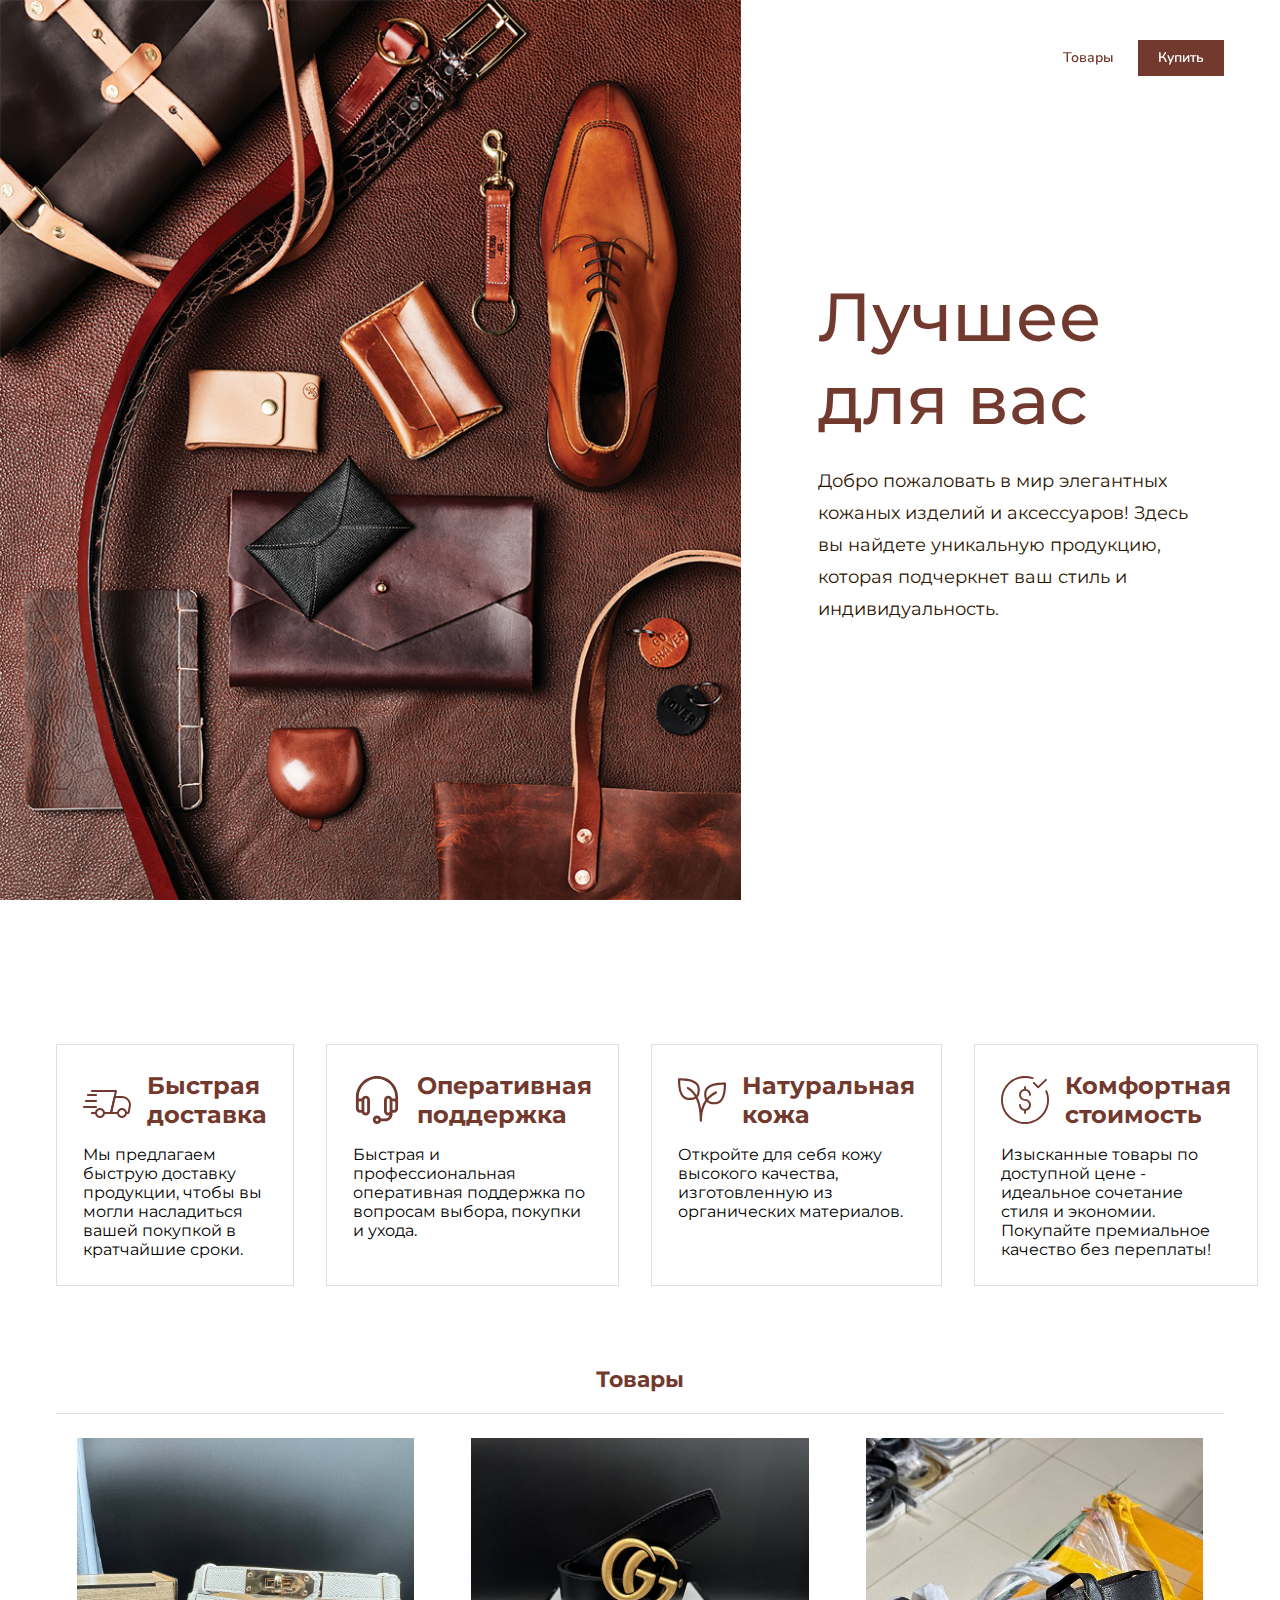
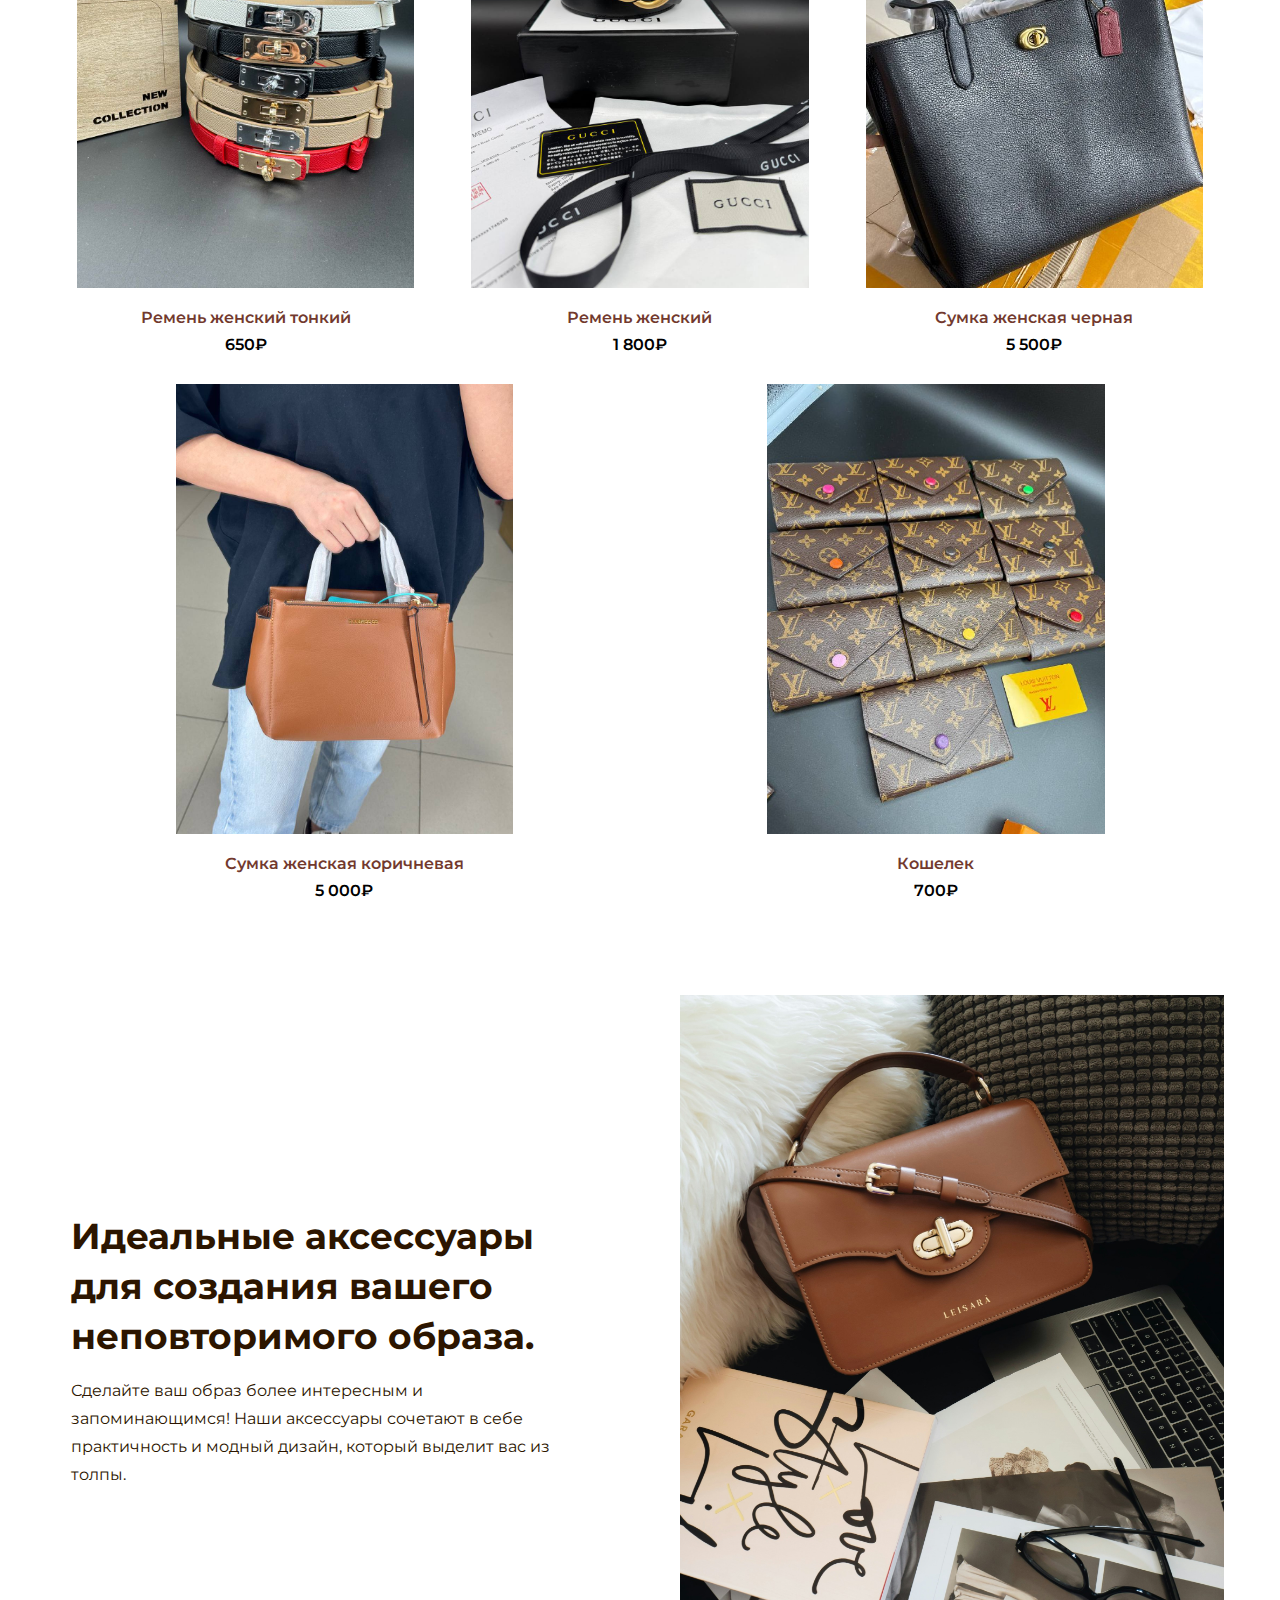
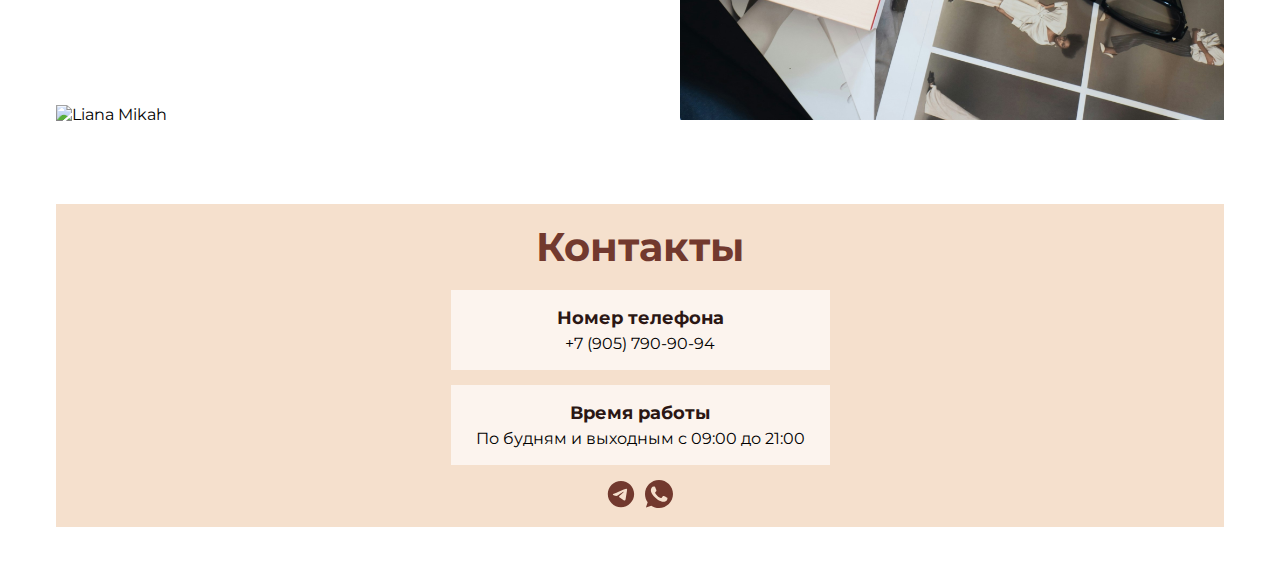
==== index.html @ 47e5eed8 "Update index.html" ====
<!DOCTYPE html>
<html lang="ru">
  <head>
    <meta name="description" content="Откройте для себя стильные аксессуары для девушек: ремни, сумки и кошельки с быстрой доставкой по всей России.">
    <meta
    name="keywords"
    content="купить ремень, купить сумку, купить кошелек, быстрая доставка, аксессуары для девушек, лучшее для вас, Лучшее для вас, лучшее для вас аксессуары, лучшее для вас аксессуары для девушек"
  >
    <meta charset="UTF-8" />
    <meta name="viewport" content="width=device-width, initial-scale=1.0" />
    <meta name="format-detection" content="telephone=no">
    <link rel="stylesheet" href="style.css" />
    <link rel="shortcut icon" href="img/svg/favicon.svg" type="image/x-icon" />
    <title>Купить ремни, сумки и кошельки для девушек с быстрой доставкой по России - Лучшее для вас</title>
  </head>

  <body>
    <div class="header-wrapper">
      <div class="wrapper">
        <div class="header">
            <img src="img/svg/header_logo.svg" class="header-logo-img" alt="logo" />
          <div class="header-items">
            <!-- <div class="header-items-svg-wrap">
              <img
                src="img/svg/header_search.svg"
                class="header-item-svg"
                alt="search"
              />
              <img
                src="img/svg/header_shopping-cart.svg"
                class="header-item-svg"
                alt="shopping cart"
              />
            </div> -->
            <div class="header-items-autorize">
              <a class="sign-up light" href="#section-3">Товары</a>
              <a class="sign-in green" href="#section-5">Купить</a>
            </div>
          </div>
        </div>
      </div>
    </div>

    <div class="top-section-wrapper">
      <div class="top-section">
        <div class="top-section-img-wrap">
          <img
            src="img/new-photos/top_section_main.jpg"
            class="top-section-img"
            alt="plant"
          />
        </div>

        <div class="top-section-main">
          <h1 class="top-section-main-title">Лучшее для вас</h1>

          <p class="top-section-main-text">
            Добро пожаловать в мир элегантных кожаных изделий и аксессуаров! Здесь вы найдете уникальную продукцию, которая подчеркнет ваш стиль и индивидуальность.
          </p>

          <div class="top-section-button-wrap">
            <span class="top-section-btn light">
              <div class="btn-description-dark btn-description">Previous</div>
              Kaktus Plant
            </span>
            <span class="top-section-btn green">
              <div class="btn-description-light btn-description">Next</div>
              Rahasia Plant
            </span>
          </div>
        </div>
      </div>
    </div>

    <div class="wrapper">
      <div class="section-2">
        <div class="s2-cards">
          <div class="s2-card">
            <div class="s2-card-title">
              <img
                src="img/svg/s2-fast.svg"
                class="s2-card-title-svg"
                alt="Fast Delivery"
              />
              <h2 class="s2-card-title-text">Быстрая доставка</h2>
            </div>
            <p class="s2-card-p">
              Мы предлагаем быструю доставку продукции, чтобы вы могли насладиться вашей покупкой в кратчайшие сроки.
            </p>
          </div>

          <div class="s2-card">
            <div class="s2-card-title">
              <img
                class="s2-card-title-svg"
                src="img/svg/s2-headphones.svg"
                alt="Great Customer Service"
              />
              <h2 class="s2-card-title-text">Оперативная поддержка</h2>
            </div>
            <p class="s2-card-p">
              Быстрая и профессиональная оперативная поддержка по вопросам выбора, покупки и ухода.
            </p>
          </div>

          <div class="s2-card">
            <div class="s2-card-title">
              <img
                src="img/svg/s2-plant.svg"
                class="s2-card-title-svg"
                alt="Original Plants"
              />
              <h2 class="s2-card-title-text">Натуральная кожа</h2>
            </div>
            <p class="s2-card-p">
              Откройте для себя кожу высокого качества, изготовленную из органических материалов.
            </p>
          </div>

          <div class="s2-card">
            <div class="s2-card-title">
              <img
                src="img/svg/s2-dollar-symbol.svg"
                class="s2-card-title-svg"
                alt="Affordable Price"
              />
              <h2 class="s2-card-title-text">Комфортная стоимость</h2>
            </div>
            <p class="s2-card-p">
              Изысканные товары по доступной цене - идеальное сочетание стиля и экономии. Покупайте премиальное качество без переплаты!            </p>
          </div>
        </div>
      </div>
    </div>

    <div class="wrapper">
      <div class="section-3" id="section-3">
        <div class="s3-title-cont">
          <h3 class="s3-title">Товары</h3>
          <select name="s3-plants-sort" id="s3-plants-sort" class="select">
            <option value="cheaper-first">Cheaper First</option>
            <option value="beast-first" selected>Best First</option>
            <option value="new-first">New First</option>
          </select>
        </div>

        <div class="s3-plant-cards">
          
          <div class="s3-plant-card">
            <div class="s3-card-img-cont">
              <img src="img/products/1.jpg" alt="Товар" class="s3-plant-img" />
            </div>
            <div class="s3-plant-name">Ремень женский тонкий</div>
            <div class="s3-plant-price">650₽</div>
          </div>

          <div class="s3-plant-card">
            <div class="s3-card-img-cont">
              <img src="img/products/2.jpg" alt="Товар" class="s3-plant-img" />
            </div>
            <div class="s3-plant-name">Ремень женский</div>
            <div class="s3-plant-price">1 800₽</div>
          </div>

          <div class="s3-plant-card">
            <div class="s3-card-img-cont">
              <img src="img/products/3.jpg" alt="Товар" class="s3-plant-img" />
            </div>
            <div class="s3-plant-name">Сумка женская черная</div>
            <div class="s3-plant-price">5 500₽</div>
          </div>

          <div class="s3-plant-card">
            <div class="s3-card-img-cont">
              <img src="img/products/4.jpg" alt="Товар" class="s3-plant-img" />
            </div>
            <div class="s3-plant-name">Сумка женская коричневая</div>
            <div class="s3-plant-price">5 000₽</div>
          </div>

          <div class="s3-plant-card">
            <div class="s3-card-img-cont">
              <img src="img/products/5.jpg" alt="Товар" class="s3-plant-img" />
            </div>
            <div class="s3-plant-name">Кошелек</div>
            <div class="s3-plant-price">700₽</div>
          </div>

        </div>
      </div>
    </div>

    <div class="wrapper">
      <div class="section-4">
        <div class="s4-left-cont">
          <div class="s4-text-cont">
            <h2 class="s4-text-title">
              Идеальные аксессуары для создания вашего неповторимого образа.
            </h2>
            <p class="s4-text-text">
              Сделайте ваш образ более интересным и запоминающимся! 
              Наши аксессуары сочетают в себе практичность и модный дизайн, 
              который выделит вас из толпы. 
            </p>
          </div>

          <div class="s4-bottom-img-cont">
            <img
              src="img/new-photos/belt.png"
              alt="Liana Mikah"
              class="s4-bottom-img"
            />
          </div>
        </div>
        <div class="s4-big-img-cont">
          <img src="img/new-photos/bag.jpg" alt="Jasun Leung" class="s4-big-img" />
        </div>
      </div>
    </div>

    <div class="wrapper">

      
      <div class="section-5" id="section-5">
        <div class="s5-text">
          <h2 class="s5-text-title">
            Контакты          
          </h2>
        </div>
        <div class="s5-right-cont">
          <ul class="s5-ul">
            <li class="s5-li">
              <h5 class="s5-ul-title">Номер телефона</h5>
              <a href="tel:+7 (905) 790-90-94">+7 (905) 790-90-94</a>
            </li>
            <li class="s5-li">
              <h5 class="s5-ul-title">Время работы</h5>
              По будням и выходным с 09:00 до 21:00
            </li>
          </ul>
        </div>

        <div class="button-cont">
          <a href="https://t.me/elenovov" target="_blank" ><img src="img/svg/telegram.svg" class="s5-link-img" alt="Telegram icon"></a>
          <a href="https://wa.me/79057909094" target="_blank"><img src="img/svg/whatsapp.svg" class="s5-link-img" alt="Whatsapp icon"></a>
        </div>
      </div>
    </div>

    <!-- <div class="footer">
      <div class="footer-address-cont">
        <div class="footer-planktu">plantku</div>
        <div class="footer-adress-title">Plantku House</div>
        <div class="footer-adress">
          Jl. Laksda Adisucipto No.51, Demangan, Kec. Depok, Kota Yogyakarta,
          Daerah Istimewa Yogyakarta 55282
        </div>
      </div>

      <div class="footer-about-us">
        <div href="#!" class="footer-title">Perusahaan</div>
        <a href="#!" class="footer-about-us-text">Tentang Kami</a>
        <a href="#!" class="footer-about-us-text">Hubungi Kami</a>
      </div>

      <div class="footer-about-us">
        <div href="#!" class="footer-title">Produk</div>
        <a href="#!" class="footer-about-us-text">Tanaman</a>
        <a href="#!" class="footer-about-us-text">Tanaman Lain</a>
      </div>

      <div class="footer-submit">
        <div class="footer-input-title">Berlangganan Email Kami</div>
        <input
          class="footer-input"
          type="email"
          name="footer-submit"
          id="footer-submit-input"
          placeholder="Masukan Alamat Email"
        />
        <div class="button-cont">
          <button
            class="green footer-button"
            type="submit"
            name="footer-submit"
            id="footer-submit-btn"
          >
            Submit
          </button>
        </div>
      </div>
    </div> -->
  </body>
</html>
---- style.css ----
@font-face {
  font-family: "Montserrat";
  src: url(fonts/Montserrat.ttf);
}

@font-face {
  font-family: "Nunito";
  src: url(fonts/Nunito.ttf);
}

@font-face {
  font-family: "Poppins";
  src: url(fonts/Poppins.ttf);
}

@font-face {
  font-family: "Work Sans";
  src: url(fonts/Worksans.ttf);
}

@font-face {
  font-family: "Raleway";
  src: url(fonts/Raleway.ttf);
}

* {
  margin: 0;
  padding: 0;
  box-sizing: border-box;
}

html {
  scroll-behavior: smooth;

}

body {
  font-family: "Montserrat";
}

:root {
  --green: #72392e;
  --black: #2c1500;
  --lightgray: #f2f2f2;
  --darkgray: #333333;
  --hovergreen: #10502d;
  --hoverlightgray: #ddf1e2;
  --lightborder: #e0e0e0;
  --bg: #f3f4f6;
  --ultitile: #2b1714;
}

a {
  display: inline-block;
  background: none;
  border: none;
  cursor: pointer;
  transition: 0.2s linear;
}

input:focus {
  outline: none;
}

a {
  color: inherit;
  text-decoration: none;
}

.wrapper {
  padding: 40px 56px;
}

.light {
  color: var(--green);
  background: #fff;
}

.green {
  background: var(--green);
  color: #fff;
}

.section-button {
  padding: 10px 40px;
  font-family: Nunito;
  font-size: 14px;
  font-weight: 700;
}

/* header styles start */

.header-wrapper {
  position: fixed;
  width: 100%;
  z-index: 999;
}

.header {
  display: flex;
  justify-content: space-between;
}

.header-logo-img {
  opacity: 0;
}

.header-items {
  display: flex;
  align-items: center;

}

.header-items-svg-wrap {
  display: flex;
  justify-content: space-between;
  gap: 40px;
  margin-right: 15px;
}

.header-item-svg {
  width: 20px;
  cursor: pointer;
}

.header-items-autorize {
  height: 100%;
}
.sign-up,
.sign-in {
  height: 100%;
  font-family: Nunito;
  font-weight: 600;
  padding: 8px 20px;
  font-size: 14px;
}

/* header styles end */

/* top section styles start */

.top-section {
  display: flex;
}

.top-section-img {
  height: 100vh;
}

.top-section-main {
  position: relative;
  padding: 0 72px 0 77px;
  display: flex;
  flex-direction: column;
  justify-content: center;
  height: 100vh;
}

.top-section-main-title {
  font-size: 68px;
  color: var(--green);
  font-style: normal;
  font-weight: 500;
  line-height: normal;
  margin-bottom: 24px;
}

.top-section-main-text {
  color: var(--black);
  font-size: 18px;
  font-style: normal;
  font-weight: 400;
  line-height: 32px;
}

.top-section-button-wrap {
  position: absolute;
  bottom: 0;
  left: 0;
  display: flex;
  width: 100%;

  display: none;
}
.top-section-btn {
  padding: 39px 49px;
  width: 50%;
  font-size: 32px;
  font-style: normal;
  font-weight: 400;
  line-height: normal;
  padding-left: 49px;
  cursor: pointer;
  transition: 0.2s linear;
}

.btn-description {
  font-size: 24px;
  font-style: normal;
  font-weight: 400;
  line-height: normal;
  opacity: 0.5;
  margin-bottom: 12px;
}
.btn-description-dark {
  color: var(--darkgray);
  background: url(img/svg/arrow-left-dark.svg) no-repeat left center;
  padding-left: 40px;
}

.btn-description-light {
  color: var(--lightgray);
  background: url(img/svg/arrow-right-light.svg) no-repeat 65px center;
  padding-right: 40px;
}

/* top section styles end */

/* section 2 styles start */
.s2-cards {
  display: grid;
  grid-template-columns: repeat(4, 1fr);
  padding-top: 100px;
  gap: 32px;
}

.s2-card {
  border: 1px solid var(--lightborder);
  padding: 26px;
}

.s2-card-title {
  display: flex;
  gap: 16px;
  align-items: center;
  margin-bottom: 16px;
}

.s2-card-title-text {
  color: var(--green);
}

/* section 2 styles end */

/* section 3 styles start */

.s3-title-cont {
  display: flex;
  justify-content: center;
  border-bottom: 1px solid var(--lightborder);
  padding-bottom: 20px;
  color: var(--green);
}

.s3-title {
  font-size: 22px;
  font-weight: 700;
}

.select {
  padding: 8px 12px;
  font-size: 12px;
  font-weight: 500;
  border: 1px solid var(--lightborder);
}

.s3-plant-cards {
  display: flex;
  justify-content: space-around;
  flex-wrap: wrap;
  padding-top: 24px;
  gap: 15px;
}

.s3-plant-card {
  text-align: center;
  padding-bottom: 15px;
  transition: ease-in-out 0.3s;
  background: var(--gray-1);
  cursor: pointer;
  -webkit-tap-highlight-color: transparent;
}

.s3-card-img-cont {
  width: 100%;
  margin-bottom: 16px;
}

.s3-plant-img {
  height: 450px;
}

@media  (hover: hover) {
  .s3-plant-card:hover {
    transform: scale(1.15);
  }
}

.s3-plant-name {
  margin-bottom: 8px;
  color: var(--green);
  font-weight: 600;
}

.s3-plant-price {
  font-weight: 600;
}

#s3-plants-sort {
  display: none;
}
/* section 3 styles end */

/* section 4 styles start */
.section-4 {
  display: flex;
  gap: 80px;
}

.s4-left-cont {
  display: flex;
  flex-direction: column;
  justify-content: space-between;
  width: 50%;
}

.s4-text-cont {
  display: flex;
  flex-direction: column;
  justify-content: center;
  width: 100%;
  height: 100%;
  padding: 15px;
}

.s4-text-title {
  font-size: 36px;
  font-weight: 700;
  line-height: 50px;
  color: var(--black);
  margin-bottom: 16px;
}

.s4-text-text {
  font-size: 16px;
  font-weight: 400;
  line-height: 28px;
  color: var(--black);
}

.s4-big-img-cont {
  width: 50%;
}

.s4-big-img {
  width: 100%;
}
.s4-bottom-img-cont {
  width: 100%;
}
.s4-bottom-img {
  width: 100%;
}
/* section 4 styles end */

/* section 5 styles start */
.section-5 {
  /* display: flex; */
  /* justify-content: space-between; */
  background-color: #f5e0cd;
  padding: 15px 30px;
  text-align: center;
}

.s5-text {
  /* display: flex;
  flex-direction: column;
  justify-content: space-between;
  width: 50%; */

}

.s5-text-title {
  margin-bottom: 15px;
  font-size: 40px;
  font-weight: 700;
  line-height: 56px;
  color: var(--green);
}

.button-cont {
  display: flex;
  justify-content: center;
  gap: 10px;
}

.s5-link-img {
  width: 28px;
}

.s5-right-cont {
  margin-bottom: 15px;
}

.s5-ul {
  list-style: none;
  display: flex;
  flex-direction: column;
  gap: 15px;
  width: fit-content;
  margin: 0 auto;
}

.s5-ul-title {
  color: var(--ultitile);
  font-size: 18px;
  margin-bottom: 5px;
}

.s5-li {
  background-color: #fcf4ee;
  padding: 17px 25px;
}


/* section 5 styles end */

/* footer styles start */
.footer {
  display: flex;
  justify-content: space-between;
  gap: 80px;
  padding: 60px 167px 71px 167px;
  border-top: 1px rgba(21, 105, 99, 0.3) solid;
  font-family: Work Sans;
}

.footer-address-cont {
  width: 35%;
}

.footer-planktu {
  margin-bottom: 24px;
  font-family: Poppins;
  font-size: 24px;
  font-weight: 500;
  line-height: 24px;
  letter-spacing: 1.2px;
  text-transform: uppercase;
  color: var(--green);
}

.footer-title {
  display: block;
  margin-bottom: 20px;
  color: #000;
  font-size: 16px;
  font-weight: 500;
  line-height: 16px;
}

.footer-adress-title {
  margin-bottom: 10px;
  color: var(--gray-1, #333);
  font-size: 16px;
  font-weight: 500;
  line-height: normal;
}

.footer-adress {
  color: #4f4f4f;
  font-size: 13px;
  font-weight: 400;
  line-height: 20px;
}

.footer-about-us-text {
  display: block;
  margin-bottom: 14px;
  font-size: 14px;
  font-weight: 400;
  line-height: 16px;
}

.footer-input-title {
  margin-bottom: 14px;
}

.footer-input {
  border: none;
  padding: 8px 13px;
  margin-bottom: 14px;
  border: 1px solid var(--lightgray);
  border-radius: 2px;
}

.footer-button {
  padding: 4px 12px;
  text-transform: capitalize;
  font-size: 8px;
  font-style: normal;
  font-weight: 500;
  line-height: 14px;
  font-family: Raleway;
  border-radius: 2px;
}
/* footer styles end */

/* Hovers / Actives*/

.green:hover, .green:active, .green:focus {
  transform: scale(0.97);
}

.light:hover, .light:active, .light:focus {
  transform: scale(0.97);

}



@media screen and (max-width: 1250px) {
  .wrapper {
    padding: 40px 15px;
  }
  .header-wrapper > .wrapper {
    padding: 15px 15px;
  }
  /* Header media */

  /* Header media */

  /* top section media */

  .top-section-main {
    height: auto;
    width: 50vw;
  }

  .top-section-img {
    height: auto;
    width: 50vw;
  }

  .top-section-main-title {
    font-size: 35px;
    margin-top: 25px;
  }

  .top-section-main-text {
    font-size: 18px;
  }

  .top-section-main-title,
  .top-section-main-text {
    padding: 0 20px;
  }

  .top-section-btn {
    padding: 25px 30px;
    font-size: 24px;
  }

  .btn-description {
    font-size: 16px;
  }
  /* top section media */

  /* section 2 media */
  .s2-cards {
    padding-top: 0;
    gap: 15px;
  }

  .s2-card {
    grid-column: span 2;
  }
  /* section 2 media */

  /* section 3 media */
  .s3-plant-cards {
    gap: 30px;
    justify-content: center;
  }

  /* section 3 media */

  /* section 4 media */
  .section-4 {
    gap: 30px;
  }
  .s4-text-title {
    font-size: 28px;
    line-height: normal;
  }
  .s4-text-text {
    line-height: 24px;
  }
  /* section 4 media */

  /* section 5 media */
  .s5-text {
    /* padding-left: 67px; */
  }
  /* .s5-text-title {
    font-size: 32px;
    line-height: 45px;
  } */
  /* section 5 media */

  /* footer media */
  .footer {
    gap: 40px;
    padding-inline: 60px;
  }
  /* footer media */
}

@media screen and (max-width: 900px) {
  .footer-wrapper {
    padding: 0 40px;
  }
  /* top section media */
  .top-section {
    flex-wrap: wrap;
  }
  .top-section-main {
    justify-content: start;
    height: fit-content;
    padding: 0;
    width: 100vw;
  }

  .top-section-img-wrap {
    margin: 0 auto;
  }
  .top-section-img {
    width: 100vw;
    height: auto;
  }

  .top-section-button-wrap {
    position: relative;
    margin-top: 25px;
  }
  .top-section-btn {
    padding: 10px 15px;
    font-size: 18px;
  }

  .btn-description {
    font-size: 18px;
  }
  /* sop section media */

  /* section 2 media */
  .s2-card {
    grid-column: span 4;
  }
  /* section 2 media */

  /* section 4 media */
  .s4-text-title {
    font-size: 22px;
  }
  .s4-text-text {
    font-size: 14px;
  }
  /* section 4 media */

  /* section 5 media */
  /* .s5-text {
    width: 50%;
    padding-left: 5vh;
  }
  .s5-text-title {
    font-size: 24px;
    line-height: 32px;
  }
  .s5-img-cont {
    width: 50%;
  } */
  /* section 5 media */
}

@media screen and (max-width: 762px) {
  /* header hdn */

  /* section 4 media */
  .section-4 {
    flex-wrap: wrap;
    gap: 0;
  }
  .s4-left-cont {
    width: 100%;
    flex-direction: column-reverse;
  }

  .s4-text-cont {
    padding: 25px 0;
  }

  .s4-big-img-cont {
    width: 100vw;
  }
  /* section 4 media */

  /* section 5 media */
  /* .section-5 {
    padding-top: 80px;
    flex-wrap: wrap;
  }
  .s5-text {
    width: 100%;
    padding-left: 0;
    text-align: center;
  }
  .s5-text-title {
    font-size: 24px;
    line-height: 32px;
  }
  .s5-img-cont {
    margin-top: 80px;
    width: 100%;
  } */
  /* section 5 media */

  /* footer media */
  .footer {
    flex-direction: column;
    align-items: center;
    text-align: center;
  }

  .footer > * {
    width: 100%;
  }

  .footer-input {
    padding: 10px 15px;
    margin-bottom: 35px;
  }

  .footer-button {
    width: 100%;
    font-size: 18px;
    padding: 10px 15px;
  }
  /* footer media */
}

@media screen and (max-width: 450px) {
  .header-wrapper > .wrapper {
    padding: 20px 15px;
  }

  .header-logo-img {
    margin-right: 20px;
  }

  .header-items-svg-wrap {
    gap: 20px;
    margin-right: 20px;
  }

  .header-items-autorize {
    width: min-content;
  }

  .sign-up, .sign-in {
    height: fit-content;
    width: 91px;
  }

  .sign-up {
    margin-bottom: 5px;
  }
}
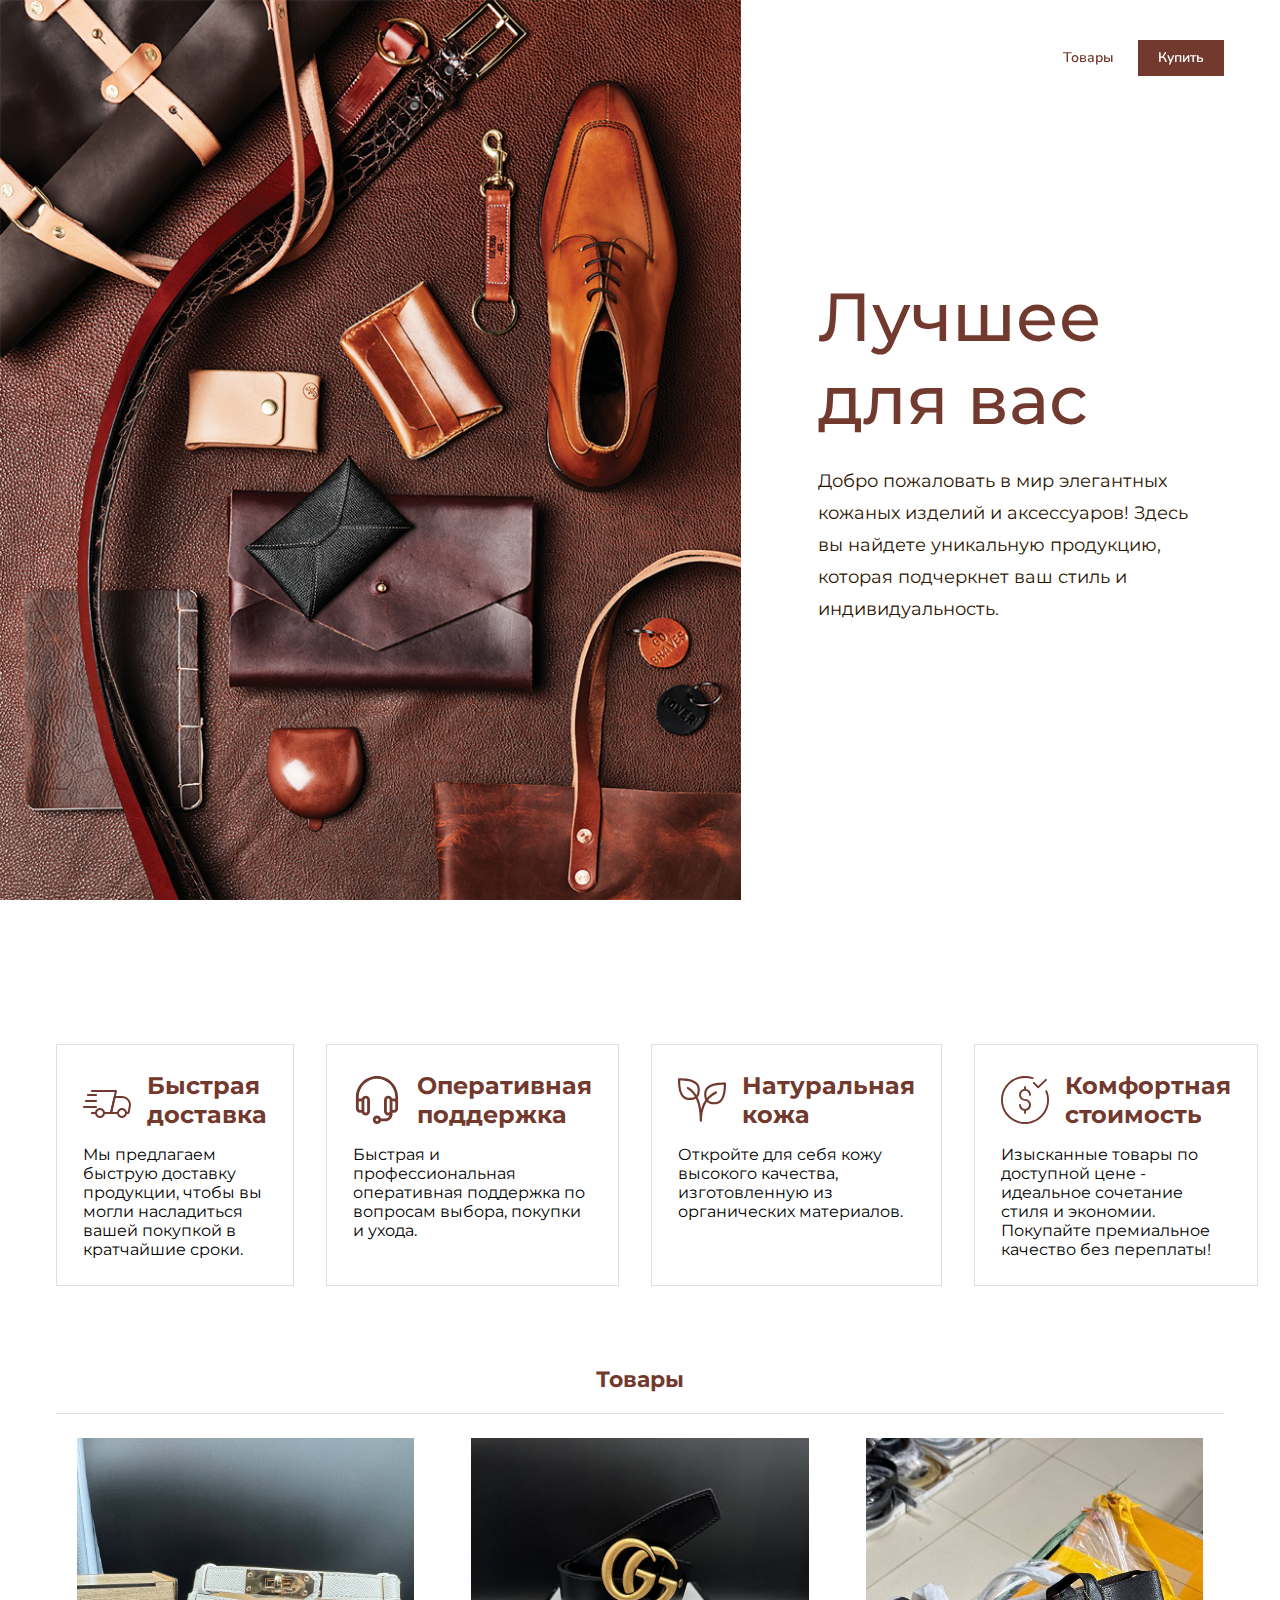
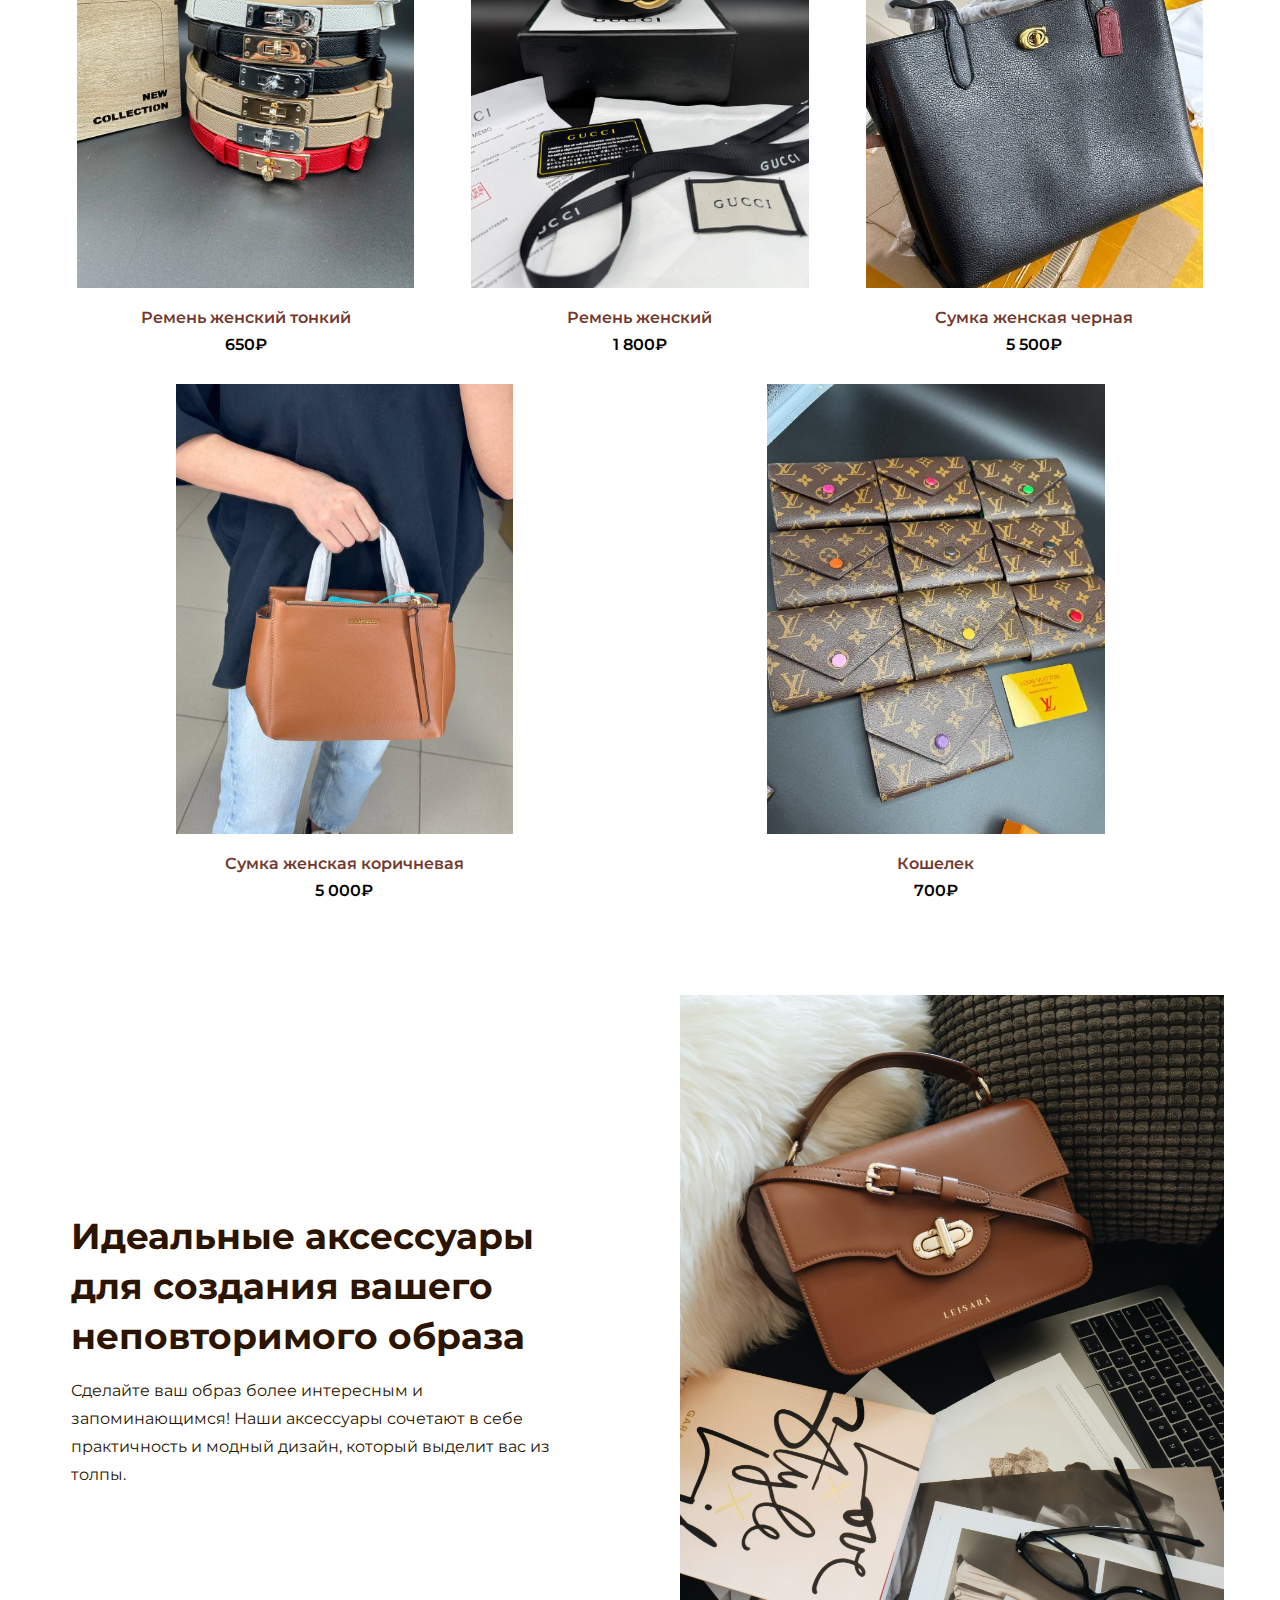
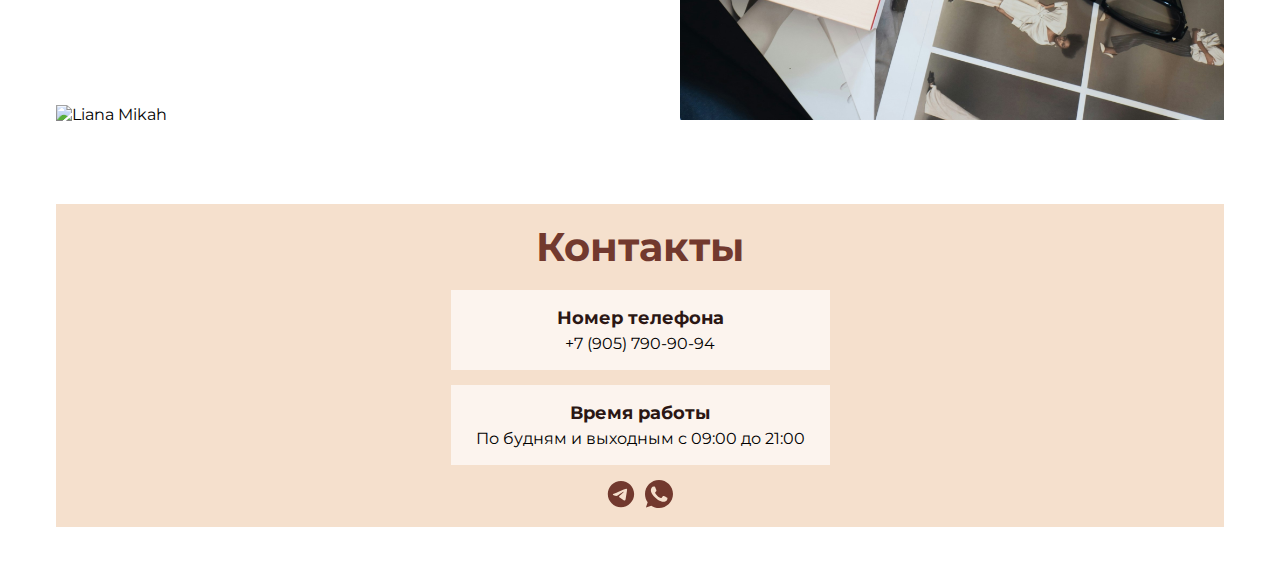
==== commit 650541e6: "Update index.html" ====
--- a/index.html
+++ b/index.html
@@ -4,14 +4,36 @@
     <meta name="description" content="Откройте для себя стильные аксессуары для девушек: ремни, сумки и кошельки с быстрой доставкой по всей России.">
     <meta
     name="keywords"
-    content="купить ремень, купить сумку, купить кошелек, быстрая доставка, аксессуары для девушек, лучшее для вас, Лучшее для вас, лучшее для вас аксессуары, лучшее для вас аксессуары для девушек"
+    content="купить ремень, купить сумку, купить кошелек, быстрая доставка, аксессуары для девушек, лучшее для вас, Лучшее для вас, лучшее для вас аксессуары, лучшее для вас аксессуары для девушек, 
+      shik, ssshik, шик, ssshik аксессуары, шик аксессуары
+      "
   >
     <meta charset="UTF-8" />
     <meta name="viewport" content="width=device-width, initial-scale=1.0" />
     <meta name="format-detection" content="telephone=no">
     <link rel="stylesheet" href="style.css" />
-    <link rel="shortcut icon" href="img/svg/favicon.svg" type="image/x-icon" />
-    <title>Купить ремни, сумки и кошельки для девушек с быстрой доставкой по России - Лучшее для вас</title>
+    <link rel="shortcut icon" href="img/svg/favicon.svg" type="image/svg+xml"/>
+    <title>Лучшее для вас - Купить ремни, сумки и кошельки для девушек с быстрой доставкой по России</title>
+    
+    <!-- Yandex.Metrika counter -->
+<script type="text/javascript" >
+   (function(m,e,t,r,i,k,a){m[i]=m[i]||function(){(m[i].a=m[i].a||[]).push(arguments)};
+   m[i].l=1*new Date();
+   for (var j = 0; j < document.scripts.length; j++) {if (document.scripts[j].src === r) { return; }}
+   k=e.createElement(t),a=e.getElementsByTagName(t)[0],k.async=1,k.src=r,a.parentNode.insertBefore(k,a)})
+   (window, document, "script", "https://mc.yandex.ru/metrika/tag.js", "ym");
+
+   ym(99704505, "init", {
+        clickmap:true,
+        trackLinks:true,
+        accurateTrackBounce:true
+   });
+</script>
+<noscript><div><img src="https://mc.yandex.ru/watch/99704505" style="position:absolute; left:-9999px;" alt="" /></div></noscript>
+<!-- /Yandex.Metrika counter -->
+
+<!--   Вебмастер   -->
+    <meta name="yandex-verification" content="1047369698ac05af" />
   </head>
 
   <body>
@@ -145,46 +167,56 @@
         </div>
 
         <div class="s3-plant-cards">
-          
-          <div class="s3-plant-card">
-            <div class="s3-card-img-cont">
-              <img src="img/products/1.jpg" alt="Товар" class="s3-plant-img" />
-            </div>
-            <div class="s3-plant-name">Ремень женский тонкий</div>
-            <div class="s3-plant-price">650₽</div>
-          </div>
-
-          <div class="s3-plant-card">
-            <div class="s3-card-img-cont">
-              <img src="img/products/2.jpg" alt="Товар" class="s3-plant-img" />
-            </div>
-            <div class="s3-plant-name">Ремень женский</div>
-            <div class="s3-plant-price">1 800₽</div>
-          </div>
-
-          <div class="s3-plant-card">
-            <div class="s3-card-img-cont">
-              <img src="img/products/3.jpg" alt="Товар" class="s3-plant-img" />
-            </div>
-            <div class="s3-plant-name">Сумка женская черная</div>
-            <div class="s3-plant-price">5 500₽</div>
-          </div>
-
-          <div class="s3-plant-card">
-            <div class="s3-card-img-cont">
-              <img src="img/products/4.jpg" alt="Товар" class="s3-plant-img" />
-            </div>
-            <div class="s3-plant-name">Сумка женская коричневая</div>
-            <div class="s3-plant-price">5 000₽</div>
-          </div>
-
-          <div class="s3-plant-card">
-            <div class="s3-card-img-cont">
-              <img src="img/products/5.jpg" alt="Товар" class="s3-plant-img" />
-            </div>
-            <div class="s3-plant-name">Кошелек</div>
-            <div class="s3-plant-price">700₽</div>
-          </div>
+
+          <a href="#section-5">
+            <div class="s3-plant-card">
+              <div class="s3-card-img-cont">
+                <img src="img/products/1.jpg" alt="Ремень женский тонкий" class="s3-plant-img" />
+              </div>
+              <div class="s3-plant-name">Ремень женский тонкий</div>
+              <div class="s3-plant-price">650₽</div>
+            </div>
+          </a>
+
+          <a href="#section-5">
+            <div class="s3-plant-card">
+              <div class="s3-card-img-cont">
+                <img src="img/products/2.jpg" alt="Ремень женский" class="s3-plant-img" />
+              </div>
+              <div class="s3-plant-name">Ремень женский</div>
+              <div class="s3-plant-price">1 800₽</div>
+            </div>
+          </a>
+
+          <a href="#section-5">
+            <div class="s3-plant-card">
+              <div class="s3-card-img-cont">
+                <img src="img/products/3.jpg" alt="Сумка женская" class="s3-plant-img" />
+              </div>
+              <div class="s3-plant-name">Сумка женская черная</div>
+              <div class="s3-plant-price">5 500₽</div>
+            </div>
+          </a>
+
+          <a href="#section-5">
+            <div class="s3-plant-card">
+              <div class="s3-card-img-cont">
+                <img src="img/products/4.jpg" alt="Сумка женская" class="s3-plant-img" />
+              </div>
+              <div class="s3-plant-name">Сумка женская коричневая</div>
+              <div class="s3-plant-price">5 000₽</div>
+            </div>
+          </a>
+
+          <a href="#section-5">
+            <div class="s3-plant-card">
+              <div class="s3-card-img-cont">
+                <img src="img/products/5.jpg" alt="Кошелек" class="s3-plant-img" />
+              </div>
+              <div class="s3-plant-name">Кошелек</div>
+              <div class="s3-plant-price">700₽</div>
+            </div>
+          </a>
 
         </div>
       </div>
@@ -195,7 +227,7 @@
         <div class="s4-left-cont">
           <div class="s4-text-cont">
             <h2 class="s4-text-title">
-              Идеальные аксессуары для создания вашего неповторимого образа.
+              Идеальные аксессуары для создания вашего неповторимого образа
             </h2>
             <p class="s4-text-text">
               Сделайте ваш образ более интересным и запоминающимся! 
--- a/style.css
+++ b/style.css
@@ -276,9 +276,10 @@
   text-align: center;
   padding-bottom: 15px;
   transition: ease-in-out 0.3s;
-  background: var(--gray-1);
+  background: #fff;
   cursor: pointer;
   -webkit-tap-highlight-color: transparent;
+  
 }
 
 .s3-card-img-cont {
